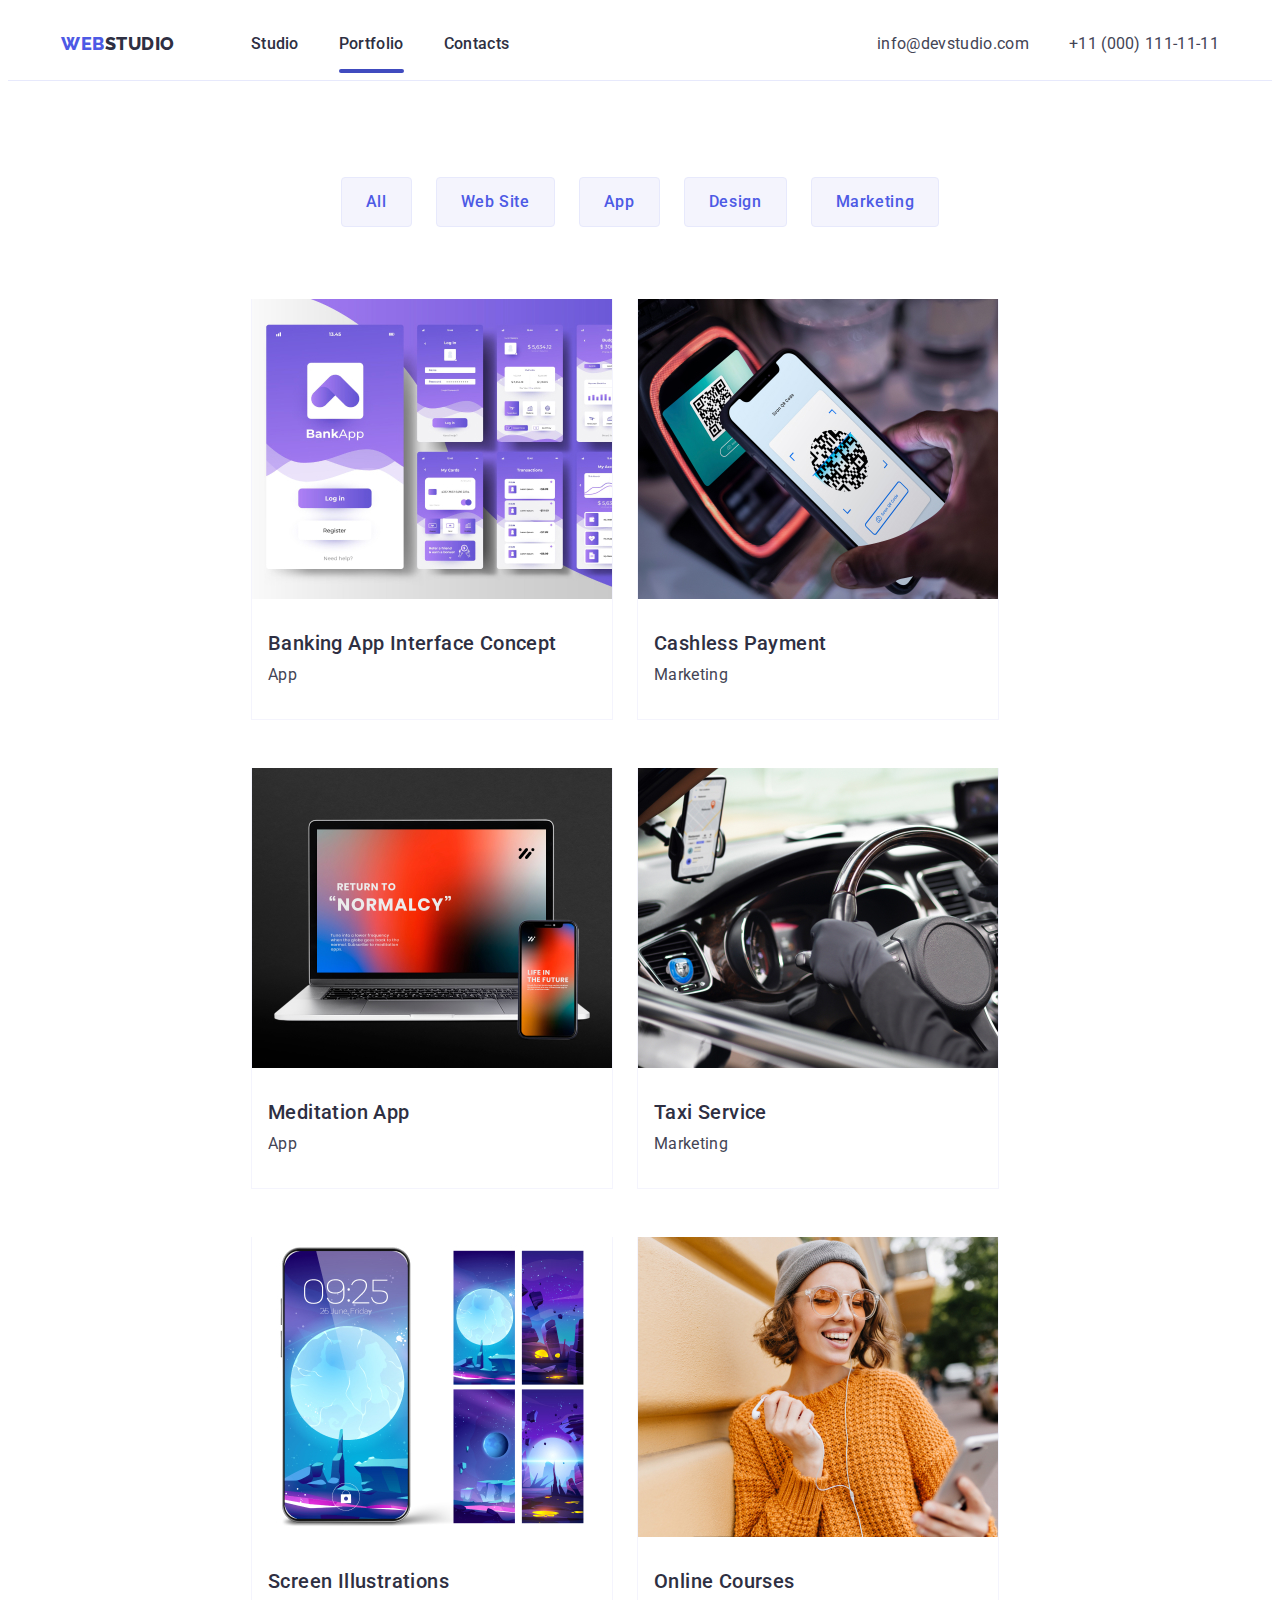
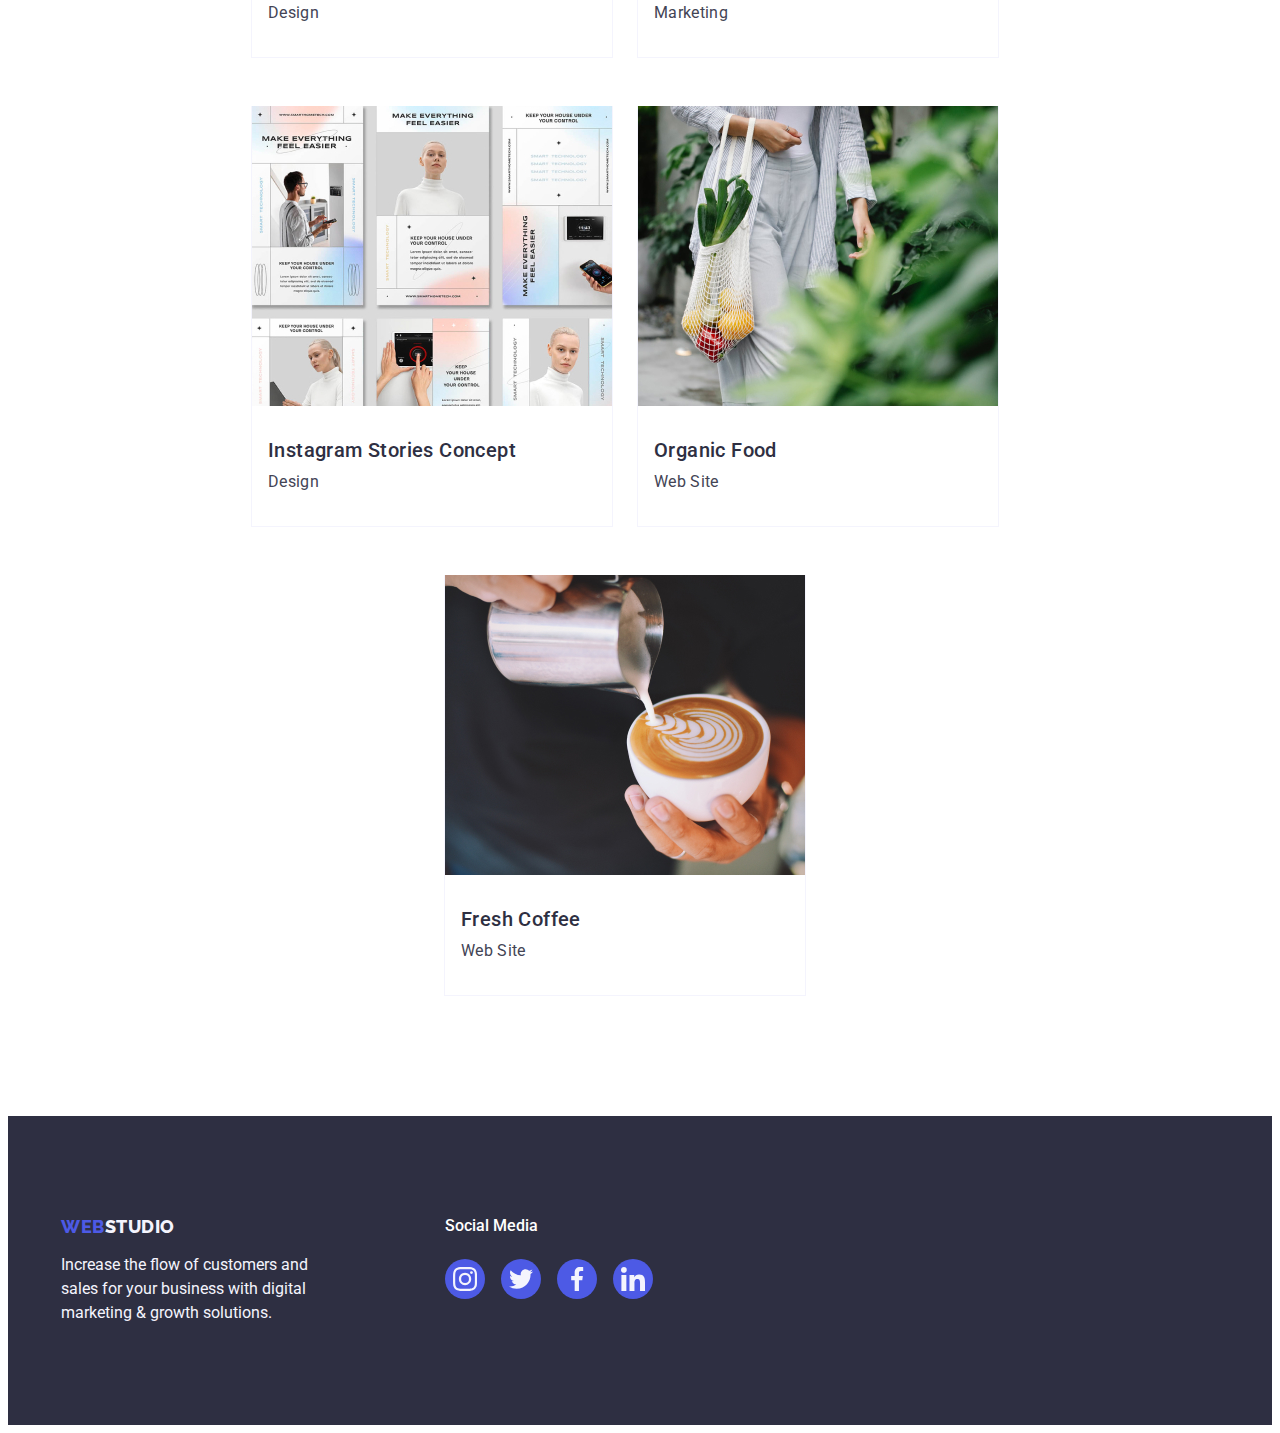
==== portfolio.html @ 5f97bb8f "Add files via upload" ====
<!DOCTYPE html>
<html lang="en">

<head>
    <meta charset="UTF-8">
    <meta http-equiv="X-UA-Compatible" content="IE=edge">
    <meta name="viewport" content="width=device-width, initial-scale=1.0">
    <link rel="preconnect" href="https://fonts.googleapis.com">
    <link rel="preconnect" href="https://fonts.gstatic.com" crossorigin>
    <link href="https://fonts.googleapis.com/css2?family=Raleway:wght@800&family=Roboto:wght@400;500;700&display=swap"
        rel="stylesheet">
    <link rel="stylesheet" href="https://cdnjs.cloudflare.com/ajax/libs/modern-normalize/1.1.0/modern-normalize.min.css"
        integrity="sha512-wpPYUAdjBVSE4KJnH1VR1HeZfpl1ub8YT/NKx4PuQ5NmX2tKuGu6U/JRp5y+Y8XG2tV+wKQpNHVUX03MfMFn9Q=="
        crossorigin="anonymous" referrerpolicy="no-referrer" />
    <link rel="stylesheet" href="./css/styles.css">

    <title>Studio</title>
    <link rel="stylesheet" href="https://cdnjs.cloudflare.com/ajax/libs/animate.css/4.1.1/animate.min.css" />
    <link href="https://unpkg.com/aos@2.3.1/dist/aos.css" rel="stylesheet">


</head>

<body>
    <header class="header portfolio-header">
        <div class="container header-container">
            <nav class="header-navigation">
                <a href="./index.html" class="logo link"> Web<span class="studio">Studio</span> </a>
                <ul class="list top-menu">
                    <li class=""> <a class="menu link studio-text" href="./index.html"> Studio </a> </li>
                    <li class=""> <a class="menu link portfolio-text active" href="./portfolio.html"> <span class=""> Portfolio
                            </span> </a>
                    </li>
                    <li class=""> <a class="menu link contacts-text" href=""> Contacts </a> </li>
                </ul>
            </nav>
            <address class="address">
                <ul class="list top-menu ">
                    <li class=""> <a class="adr link mail" href="mailto:info@devstudio.com">info@devstudio.com</a> </li>
                    <li class=""> <a class="adr link" href="tel:+110001111111">+11 (000) 111-11-11</a> </li>
                </ul>
                <!-- blue box -->
            </address>


        </div>
    </header>

    <main>

        <!-- div with buttons -->
        <section class="sec">
            <div class="container">
                <h1 hidden> asd </h1>
                <ul class="list container-portfolio btn-portfolio">
                    <li class=""> <button type="button" style="cursor: pointer;" class="all">All</button> </li>
                    <li class=""> <button type="button" style="cursor: pointer;" class="all">Web Site</button> </li>
                    <li class=""> <button type="button" style="cursor: pointer;" class="all">App</button> </li>
                    <li class=""> <button type="button" style="cursor: pointer;" class="all">Design</button> </li>
                    <li class=""> <button type="button" style="cursor: pointer;" class="all">Marketing</button> </li>
                </ul>
                <ul class="list portfolio-list">
                    <li class="li-port"> <a href="" class="link portfolio-link">
                            <div class="portfolio-cover-wrap">
                                <img src="./images/img-8.jpg" alt="no picture found" width="360">
                                <p class="portfolio-picture-text">Lorem ipsum dolor sit amet, consectetur adipisicing
                                    elit. At, nesciunt.</p>
                            </div>
                            <div class="portfolio-groups">
                                <h2 class="tip portfolio-pics-text">Banking App Interface Concept</h2>
                                <p class="para portfolio-pics-text-2">App</p>
                            </div>
                        </a>
                    </li>


                    <li class="li-port"> <a href="" class="link portfolio-link">
                            <div class="portfolio-cover-wrap">
                                <img src="./images/img-7.jpg" alt="no picture found" width="360">
                                <p class="portfolio-picture-text">Lorem ipsum dolor sit amet, consectetur adipisicing
                                    elit. At, nesciunt.</p>
                            </div>
                            <div class="portfolio-groups">
                                <h2 class="tip portfolio-pics-text">Cashless Payment</h2>
                                <p class="para portfolio-pics-text-2">Marketing</p>
                            </div>
                        </a>
                    </li>

                    <li class="li-port"> <a href="" class="link portfolio-link">
                            <div class="portfolio-cover-wrap">
                                <img src="./images/img-6.jpg" alt="no picture found" width="360">
                                <p class="portfolio-picture-text">Lorem ipsum dolor sit amet, consectetur adipisicing
                                    elit. At, nesciunt.</p>
                            </div>
                            <div class="portfolio-groups">
                                <h2 class="tip portfolio-pics-text ">Meditation App</h2>
                                <p class="para portfolio-pics-text-2">App</p>
                            </div>
                        </a>
                    </li>

                    <li class="li-port"> <a href="" class="link portfolio-link">
                            <div class="portfolio-cover-wrap">
                                <img src="./images/img-5.jpg" alt="no picture found" width="360">
                                <p class="portfolio-picture-text">Lorem ipsum dolor sit amet, consectetur adipisicing
                                    elit. At, nesciunt.</p>
                            </div>
                            <div class="portfolio-groups">
                                <h2 class="tip portfolio-pics-text">Taxi Service</h2>
                                <p class="para portfolio-pics-text-2">Marketing</p>
                            </div>
                        </a>
                    </li>

                    <li class="li-port"> <a href="" class="link portfolio-link">
                            <div class="portfolio-cover-wrap">
                                <img src="./images/img-14.jpg" alt="no picture found" width="360">
                                <p class="portfolio-picture-text">Lorem ipsum dolor sit amet, consectetur adipisicing
                                    elit. At, nesciunt.</p>
                            </div>
                            <div class="portfolio-groups">
                                <h2 class="tip portfolio-pics-text">Screen Illustrations</h2>
                                <p class="para portfolio-pics-text-2">Design</p>
                            </div>
                        </a>
                    </li>

                    <li class="li-port"> <a href="" class="link portfolio-link">
                            <div class="portfolio-cover-wrap">
                                <img src="./images/img-3.jpg" alt="no picture found" width="360">
                                <p class="portfolio-picture-text">Lorem ipsum dolor sit amet, consectetur adipisicing
                                    elit. At, nesciunt.</p>
                            </div>
                            <div class="portfolio-groups">
                                <h2 class="tip portfolio-pics-text">Online Courses</h2>
                                <p class="para portfolio-pics-text-2">Marketing</p>
                            </div>
                        </a>
                    </li>


                    <li class="li-port li-btm-space"> <a href="" class="link portfolio-link">
                            <div class="portfolio-cover-wrap">
                                <img src="./images/img-12.jpg" alt="no picture found" width="360">
                                <p class="portfolio-picture-text">Lorem ipsum dolor sit amet, consectetur adipisicing
                                    elit. At, nesciunt.</p>
                            </div>
                            <div class="portfolio-groups">
                                <h2 class="tip portfolio-pics-text">Instagram Stories Concept</h2>
                                <p class="para portfolio-pics-text-2">Design</p>
                            </div>
                        </a>
                    </li>

                    <li class="li-port li-btm-space"> <a href="" class="link portfolio-link">
                            <div class="portfolio-cover-wrap">
                                <img src="./images/img-11.jpg" alt="no picture found" width="360">
                                <p class="portfolio-picture-text">Lorem ipsum dolor sit amet, consectetur adipisicing
                                    elit. At, nesciunt.</p>
                            </div>
                            <div class="portfolio-groups">
                                <h2 class="tip portfolio-pics-text">Organic Food</h2>
                                <p class="para portfolio-pics-text-2">Web Site</p>
                            </div>
                        </a>
                    </li>

                    <li class="li-port li-btm-space"> <a href="" class="link portfolio-link">
                            <div class="portfolio-cover-wrap">
                                <img src="./images/img-9.jpg" alt="no picture found" width="360">
                                <p class="portfolio-picture-text">Lorem ipsum dolor sit amet, consectetur adipisicing
                                    elit. At, nesciunt.</p>
                            </div>
                            <div class="portfolio-groups">
                                <h2 class="tip portfolio-pics-text">Fresh Coffee</h2>
                                <p class="para portfolio-pics-text-2">Web Site</p>
                            </div>
                        </a>
                    </li>
                </ul>
            </div>
        </section>

    </main>

    <footer class="footer">
        <div class="container footer-container">
            <ul class="footer-text-display list">
                <li class="footer-text-display-inc"><a href="./index.html" class="logo link footer-logo"> Web<span
                            class="studio-two">Studio</span> </a>
                    <p class="footer-text"> Increase the flow of customers and sales for your business with digital
                        marketing &
                        growth solutions.
                    </p>
                </li>
                <li class="footer-text-display-inc">
                    <p class="socials-footer"> Social Media </p>
                    <ul class="team-soc-list-2 list footer-soc-list">
                        <li class="team-soc-item"><a href="" class="team-soc-link-footer link">
                                <svg class="team-soc-icon" width="24" height="24">
                                    <use href="./images/icons.svg#icon-instagram"></use>
                                </svg>
                            </a></li>
                        <li class="team-soc-item"><a href="" class="team-soc-link-footer link">
                                <svg class="team-soc-icon" width="24" height="24">
                                    <use href="./images/icons.svg#icon-twitter"></use>
                                </svg>
                            </a></li>
                        <li class="team-soc-item"><a href="" class="team-soc-link-footer link">
                                <svg class="team-soc-icon" width="24" height="24">
                                    <use href="./images/icons.svg#icon-facebook"></use>
                                </svg>
                            </a></li>
                        <li class="team-soc-item"><a href="" class="team-soc-link-footer link">
                                <svg class="team-soc-icon" width="24" height="24">
                                    <use href="./images/icons.svg#icon-linkedin"></use>
                                </svg>
                            </a></li>
                    </ul>
                </li>
            </ul>
        </div>
    </footer>
    <script src="https://unpkg.com/aos@2.3.1/dist/aos.js"></script>
    <script>
        AOS.init();
    </script>
</body>

</html>
---- css/styles.css ----
:root {
    --main-title-color: #2E2F42;
    --main-transition: 250ms, cubic-bezier(0.4, 0, 0.2, 1);


}

p,
h1,
h2,
h3,
h4,
h5,
h6 {
    margin: 0;
}


button {
    cursor: pointer;
}

address {
    font-style: normal;
}

body {
    color: #434455;
    font-family: "Roboto", sans-serif;


}

img {
    display: block;
}


.header {
    display: flex;
    align-items: center;

}

.container {
    width: 1158px;
    padding-left: 15px;
    padding-right: 15px;
    margin: 0 auto;



}

.logo {
    font-family: "Raleway", sans-serif;
    font-weight: 800;
    font-size: 18px;
    line-height: 1.17;
    letter-spacing: 0.03em;
    text-transform: uppercase;
    color: #4d5ae5;
    margin-right: 76px;

}

.header-navigation {
    display: flex;
    align-items: center;
    margin-right: auto;
}

.header-container {
    display: flex;


}

.link {
    text-decoration: none;
}

.studio {
    color: var(--main-title-color);
}

.list {
    list-style: none;
    padding: 0;
    margin: 0;
}

.menu {
    font-weight: 500;
    font-size: 16px;
    line-height: 1.5;
    letter-spacing: 0.02em;
    color: var(--main-title-color);
    font-style: normal;
    transition: color 250ms cubic-bezier(0.4, 0, 0.2, 1);
}

.menu:hover {
    color: #404bbf;
}

.menu:focus {
    color: #404bbf;
}

.address {
    font-style: normal;
}

.adr {
    font-size: 16px;
    line-height: 1.5;
    letter-spacing: 0.02em;
    color: #434455;
    transition: color 250ms cubic-bezier(0.4, 0, 0.2, 1);
}

.adr:focus {
    color: #404bbf;
}

.adr:hover {
    color: #404bbf;
}

.section {
    background-color: var(--main-title-color);
    padding-top: 190px;
    padding-bottom: 190px;
    display: flex;
    align-items: center;
    flex-direction: column;
    background-image: linear-gradient(rgba(46, 47, 66, 0.7), rgba(46, 47, 66, 0.7)), url(../images/people-office-1.jpg);
    background-repeat: no-repeat;
    background-position: center;
    background-size: cover;
}

.caption {
    width: 500px;
    height: 140px;
    font-size: 56px;
    line-height: 1.07;
    letter-spacing: 0.02em;
    color: #ffffff;
    margin-bottom: 48px;
    text-align: center;

}

.btm {
    width: 169px;
    height: 56px;
    font-family: "Roboto", sans-serif;
    background-color: #4D5AE5;
    font-weight: 500;
    font-size: 16px;
    line-height: 1.5;
    letter-spacing: 0.04em;
    color: #ffffff;
    cursor: pointer;
    display: block;
    border-radius: 4px;
    border: 1px solid #4D5AE5;
    transition: background-color 250ms cubic-bezier(0.4, 0, 0.2, 1);


}

.btm:hover {
    color: white;
    background-color: #404BBF;
}

.btm:focus {
    color: #ffffff;
    background-color: #404BBF;
}

.tip {
    font-weight: 500;
    font-size: 20px;
    line-height: 1.2;
    letter-spacing: 0.02em;
    color: var(--main-title-color);
    margin-bottom: 8px;
}

.para {
    font-size: 16px;
    line-height: 1.5;
    letter-spacing: 0.02em;
    color: #434455;

}

.tip-two {
    font-size: 36px;
    line-height: 1.11;
    text-align: center;
    letter-spacing: 0.02em;
    text-transform: capitalize;
    color: var(--main-title-color);
    margin-bottom: 50px;
}

.section-four {
    background-color: #F4F4FD;
    padding-top: 120px;
    padding-bottom: 120px;
}

.punkt {
    background-color: #FFFFFF;
    display: flex;
    flex-direction: column;
    align-items: center;

}

.footer {
    background-color: var(--main-title-color);
    padding-top: 100px;
    padding-bottom: 100px;
}

.studio-two {
    color: #f4f4fd;
}

.all {
    height: 50px;
    font-family: "Roboto", sans-serif;
    font-weight: 500;
    font-size: 16px;
    line-height: 1.5;
    letter-spacing: 0.04em;
    color: #4d5ae5;
    background-color: #F4F4FD;
    border: 1px solid #E7E9FC;
    border-radius: 4px;
    padding-top: 12px;
    padding-bottom: 12px;
    padding-right: 24px;
    padding-left: 24px;
    transition: background-color 250ms cubic-bezier(0.4, 0, 0.2, 1), color 250ms cubic-bezier(0.4, 0, 0.2, 1), box-shadow 250ms cubic-bezier(0.4, 0, 0.2, 1);
}

.all:hover {
    color: #FFFFFF;
    background-color: #404BBF;
    box-shadow: 0px 3px 1px rgba(0, 0, 0, 0.1), 0px 2px 1px rgba(0, 0, 0, 0.08), 0px 2px 2px rgba(0, 0, 0, 0.12);
}

.all:focus {
    color: #FFFFFF;
    background-color: #404BBF;
    box-shadow: 0px 3px 1px rgba(0, 0, 0, 0.1), 0px 2px 1px rgba(0, 0, 0, 0.08), 0px 2px 2px rgba(0, 0, 0, 0.12);
}

.top-menu {
    display: flex;
    gap: 40px;
    margin: 0;
    padding-bottom: 24px;
    padding-top: 24px;
}

.section-lists {
    margin: 0;
    padding-left: 0;
    display: flex;
    gap: 24px;
}

.portfolio-list {
    margin: 0;
    padding-left: 0;
    display: flex;
    flex-wrap: wrap;
    justify-content: center;
    gap: 48px 24px;
    width: 1128px;

}

.footer-text {
    color: #F4F4FD;
    width: 264px;
    line-height: 24px;
    margin-top: 16px;

}

.footer-container {
    display: flex;
    flex-wrap: wrap;
    flex-direction: column;
}

.footer-logo {}

.portfolio-header {
    border-bottom: 1px solid #E7E9FC;
}

.container-portfolio {
    display: flex;
    justify-content: center;
    align-items: center;
    gap: 24px;
}

.btn-portfolio {
    margin-bottom: 72px;
    margin-top: 96px;
    padding: 0;
}

.li-port {
    border-bottom: 1px solid #F4F4FD;
    border-left: 1px solid #F4F4FD;
    border-right: 1px solid #F4F4FD;
    width: 360px;
    transition: box-shadow 250ms cubic-bezier(0.4, 0, 0.2, 1);
}

.li-port:hover {
    box-shadow: 0px 1px 6px rgba(46, 47, 66, 0.08), 0px 1px 1px rgba(46, 47, 66, 0.16), 0px 2px 1px rgba(46, 47, 66, 0.08);
}

.li-port:focus {
    box-shadow: 0px 1px 6px rgba(46, 47, 66, 0.08), 0px 1px 1px rgba(46, 47, 66, 0.16), 0px 2px 1px rgba(46, 47, 66, 0.08);
}

.portfolio-pics-text {}

.li-btm-space {}

.section-three {
    padding-bottom: 120px;
    padding-top: 120px;
}

.section-two {
    padding-top: 120px;
}

.text-photos {
    padding-bottom: 32px;
    padding-top: 32px;
    display: flex;
    flex-direction: column;
    align-items: center;
    box-shadow: 0px 1px 6px rgba(46, 47, 66, 0.08), 0px 1px 1px rgba(46, 47, 66, 0.16), 0px 2px 1px rgba(46, 47, 66, 0.08);
    border-radius: 0px 0px 4px 4px;
    background-color: #FFFFFF;

}

.li-sec-two {
    width: 264px;
}

.sec {
    padding-bottom: 120px;
}

.portfolio-groups {
    padding-top: 32px;
    padding-bottom: 32px;
    padding-left: 16px;
    padding-right: 16px;
}

.portfolio-pics-text-2 {}

.portfolio-pics-text {}

.text-photos {
    padding-bottom: 32px;
    padding-top: 32px;
    display: flex;
    flex-direction: column;
    align-items: center;

}

.team-soc-list {
    display: flex;
    justify-content: center;
    gap: 24px;
    padding-right: 16px;
    padding-left: 16px;
    margin-top: 8px;
}

.team-soc-item {
    width: 40px;
    height: 40px;
}

.team-soc-link {
    width: 100%;
    height: 100%;
    border-radius: 50%;
    background-color: #4D5AE5;
    display: flex;
    align-items: center;
    justify-content: center;
    transition: background-color 250ms cubic-bezier(0.4, 0, 0.2, 1);
}

.team-soc-icon {
    fill: #F4F4FD;
}

.team-soc-link:hover {
    background-color: #404BBF;
}

.team-soc-link:focus {
    background-color: #404BBF;
}

.footer-text-display {
    display: flex;
}

.socials-footer {
    color: white;
    font-weight: 500;
    padding-left: 120px;
    padding-bottom: 16px;
}

.footer-soc-list {
    padding-left: 120px;
}

.section-two-icons {
    display: flex;
    align-items: center;
    justify-content: center;
    gap: 24px;
    padding-left: 0;
}

.section-two-item {
    width: 264px;
    height: 112px;
    background-color: #F4F4FD;
    display: block;
    border-radius: 4px;
    display: flex;
    align-items: center;
    justify-content: center;

}

/* .section-two-link {
    width: 100%;
    height: 100%;
    background-color: #F4F4FD;
    display: block;
    border-radius: 4px;
} */

.company-info-text {
    padding-top: 8px;
}

.section-five {
    padding-top: 120px;
    padding-bottom: 120px;
}

.customers-list {
    display: flex;
    justify-content: center;
    gap: 24px;
}

.customers-item {
    width: 168px;
    height: 88px;

}

.customers-link {
    width: 100%;
    height: 100%;
    display: flex;
    align-items: center;
    justify-content: center;
    border-radius: 4px;
    border: 1px solid #8E8F99;
    fill: #8E8F99;
    background-color: #FFFFFF;
    transition: fill 250ms cubic-bezier(0.4, 0, 0.2, 1);
}

/* .customers-icon {
    fill: currentColor;
} */

.customers-link:hover {
    border-color: #404BBF;
    fill: #404BBF;
}

.customers-link:focus {
    border-color: #404BBF;
    fill: #404BBF;
}

.team-soc-link-footer {
    width: 100%;
    height: 100%;
    border-radius: 50%;
    background-color: #4D5AE5;
    display: flex;
    align-items: center;
    justify-content: center;
    transition: background-color 250ms cubic-bezier(0.4, 0, 0.2, 1);
}

.team-soc-link-footer:hover {
    background-color: #31D0AA;
}

.team-soc-link-footer:focus {
    background-color: #31D0AA;
}

.team-soc-list-2 {
    display: flex;
    justify-content: center;
    align-items: center;
    gap: 16px;
    padding-right: 16px;
    margin-top: 8px;
}

.portfolio-picture-text {
    position: absolute;
    top: 0;
    font-family: 'Roboto';
    font-style: normal;
    font-weight: 400;
    font-size: 16px;
    color: #F4F4FD;
    background-color: #4D5AE5;
    padding: 40px;
    height: 100%;
    transform: translateY(100%);
    transition: transform 250ms cubic-bezier(0.4, 0, 0.2, 1);
}

.portfolio-cover-wrap {
    position: relative;
    overflow: hidden;
}

.portfolio-link {
    display: block;
}

.portfolio-link:hover .portfolio-picture-text {
    transform: translateY(0%);
}

.portfolio-link:focus .portfolio-picture-text {
    transform: translateY(0%);
}

.backdrop {
    position: fixed;
    top: 0;
    width: 100%;
    height: 100%;
    background-color: rgba(46, 47, 66, 0.4);
    transition: opacity 250ms cubic-bezier(0.4, 0, 0.2, 1), visibility 250ms cubic-bezier(0.4, 0, 0.2, 1);
}

.modal {
    width: 408px;
    min-height: 584px;
    background-color: #FCFCFC;
    position: absolute;
    border-radius: 4px;
    top: 50%;
    left: 50%;
    transform: translate(-50%, -50%);
    transition: 250ms cubic-bezier(0.4, 0, 0.2, 1);
}

.backdrop.is-hidden .modal {
    transform: translate(-50%, -1000px);
}

.modal-x-btn {
    width: 24px;
    height: 24px;
    display: flex;
    justify-content: center;
    align-items: center;
    position: absolute;
    top: 24px;
    right: 24px;
    border: 1px solid rgba(0, 0, 0, 0.1);;
    border-radius: 50%;
    background-color: #E7E9FC;
    transition: 250ms cubic-bezier(0.4, 0, 0.2, 1);

}

.modal-x-btn:hover {
    border-color: #404BBF;
    background-color: #404BBF ;
    fill: white;
}

.modal-x-btn:focus {
    border-color: #404BBF;
    background-color: #404BBF;
    fill:white;
}

.is-hidden {
    opacity: 0;
    visibility: hidden;
    pointer-events: none;
}

.active {
    position: relative;
}

.active::after {
    content: '';
    position: absolute;
    left: 0;
    bottom: -20px;
    width: 100%;
    height: 4px;
    border-radius: 2px;
    background-color: #404BBF;
}

.modal-title {
    text-align: center;
    font-weight: 500;
    font-size: 16px;
    color: #2E2F42;
    margin-top: 72px;
    margin-bottom: 16px;
}

.modal-form {
    padding-left: 24px;
}

.modal-input {
    width: 360px;
    height: 40px;
    border: 1px solid rgba(46, 47, 66, 0.4);
    border-radius: 4px;
    padding-left: 38px;
    outline: transparent;
    font-size: 14px;

}

.modal-input:focus {
    border-color: #4D5AE5;
}

.modal-input:focus+.modal-icon {
    fill: #4D5AE5;
}

.modal-label {
    font-size: 12px;
    font-weight: 400;
}

/* .modal-label-span {
    display: block;
    margin-bottom: 4px;
    padding: 0;
} */

.input-wrap {
    position: relative;
}

.modal-icon {
    position: absolute;
    left: 16px;
    transform: translateY(-50%);
    top: 50%;
    color: currentColor;
}

.input-text {
    display: block;
    font-size: 12px;
    margin-bottom: 4px;
    color: #8E8F99;
}

.modal-field {
    margin-bottom: 8px;
}

.modal-text-area {
    width: 360px;
    height: 120px;
    border: 1px solid rgba(46, 47, 66, 0.4);
    border-radius: 4px;
    padding-left: 16px;
    padding-top: 8px;
    padding-right: 16px;
    outline: transparent;
    font-size: 14px;
    resize: none;
    margin-top: 4px;

}

.agree-box {
    margin-bottom: 24px;
    display: flex;
    ;
    align-items: center;

}

.agree-text {
    font-style: normal;
    font-weight: 400;
    font-size: 12px;
    color: #8E8F99;
    letter-spacing: 0.04em;
    display: flex;
}

.agree-text::before {
    width: 16px;
    height: 16px;
    border: 1px solid rgba(46, 47, 66, 0.4);
    border-radius: 2px;
}

.modal-field-2 {
    margin-bottom: 16px;
}

/* .agree-btn {
    width: 16px;
    height: 16px;
    margin-right: 8px;
    border: 1px solid rgba(46, 47, 66, 0.4);
    border-radius: 2px;
    box-sizing: border-box;

} */

.agree-link {
    color: #4D5AE5;
    margin-left: 4px;
}

.modal-send {
    width: 169px;
    height: 56px;
    margin-left: 95px;
    background: #4D5AE5;
    border: 1px solid #4d5ae5;
    box-shadow: 0px 4px 4px rgba(0, 0, 0, 0.15);
    border-radius: 4px;
    color: #FFFFFF;
    transition: background-color 250ms cubic-bezier(0.4, 0, 0.2, 1);
}

.modal-send:hover {
    background-color: #404BBF;
    color: white;
}


.modal-send:focus {
    background-color: #404BBF;
    color: white;
}

.submit-btn-con {}

.check-text {
    font-style: normal;
    font-weight: 400;
    font-size: 12px;
    color: #8E8F99;
    letter-spacing: 0.04em;
    display: flex;
    /* justify-content: center; */
    align-items: center;

}

.check-text::before {
    content: '';
    width: 16px;
    height: 16px;
    border: 1px solid rgba(46, 47, 66, 0.4);
    border-radius: 2px;
    margin-right: 8px;
}

.input-check {
    position: absolute;
    width: 1px;
    height: 1px;
    margin: -1px;
    bottom: 0;
    padding: 0;
    white-space: nowrap;
    clip-path: inset(100%);
    clip: rect(0 0 0 0);
    overflow: hidden;
}

.input-check:checked+.check-text::before {
    color: white;
    background-color: #404BBF;
    border: 1px solid #404BBF;
    border-radius: 2px;
    background-image: url(../images/Vector.svg);
    background-position: center;
    background-repeat: no-repeat;
}

.sub-list {
    margin-left: 80px;
}

.sub-btn {
    display: flex;
    justify-content: center;
    align-items: center;
    width: 165px;
    height: 40px;
    margin-left: 24px;
    background-color: #4D5AE5;
    color: white;
    border: 1px solid #4d5ae5;
    border-radius: 4px;
    transition: 250ms cubic-bezier(0.4, 0, 0.2, 1);
}

.sub-btn:hover {
    background-color: #404BBF;
    color: white;
}

.sub-btn:focus {
    background-color: #404BBF;
    color: white;
}

.sub-div {
    display: flex;
    flex-wrap: nowrap;
    justify-content: center;
    align-items: center;
    justify-content: center;
    align-items: center;
    margin-top: 8px;
}

.person-email {
    width: 264px;
    height: 40px;
    border: 1px solid #FFFFFF;
    filter: drop-shadow(0px 4px 4px rgba(0, 0, 0, 0.15));
    border-radius: 4px;
    background-color: transparent;
    display: flex;
    align-items: center;
    padding-left: 16px;
}

.person-email::placeholder {
    position: absolute;
    color: white;
    font-style: normal;
    font-weight: 400;
    font-size: 12px;
    transform: translateY(-50%);
    top: 50%;
    
}

.sub-div input {
    color: #FFFFFF;
    font-style: normal;
    font-weight: 400;
    font-size: 12px;
    /* padding-left: 16px; */
}

.footer-label {
    font-weight: 500;
    font-size: 16px;
    color: #FFFFFF;
    height: 24px;
}

.socials-footer-2 {
    color: white;
    font-weight: 500;
    padding-bottom: 16px;
}

.tele-icon {
    margin-left: 16px;
    fill: white;
}

/* .submit-btn-con {
width: 100%;
} */

/* .input-text-2{
    display: block;
    font-size: 12px;
} */

/* .input-comment-word{
    margin-bottom: 4px;
    margin-top: 8px;
} */

/* 
.input-text {
    font-size: 12px;
    font-weight: 400;
}

.input-text span {
    display: block;
    margin-bottom: 4px; } */
/* .modal-input:invalid {
    background-color: rgba(64, 75, 191, 0.4);
}

.modal-input:placeholder-shown {
    height: 79px;
} */
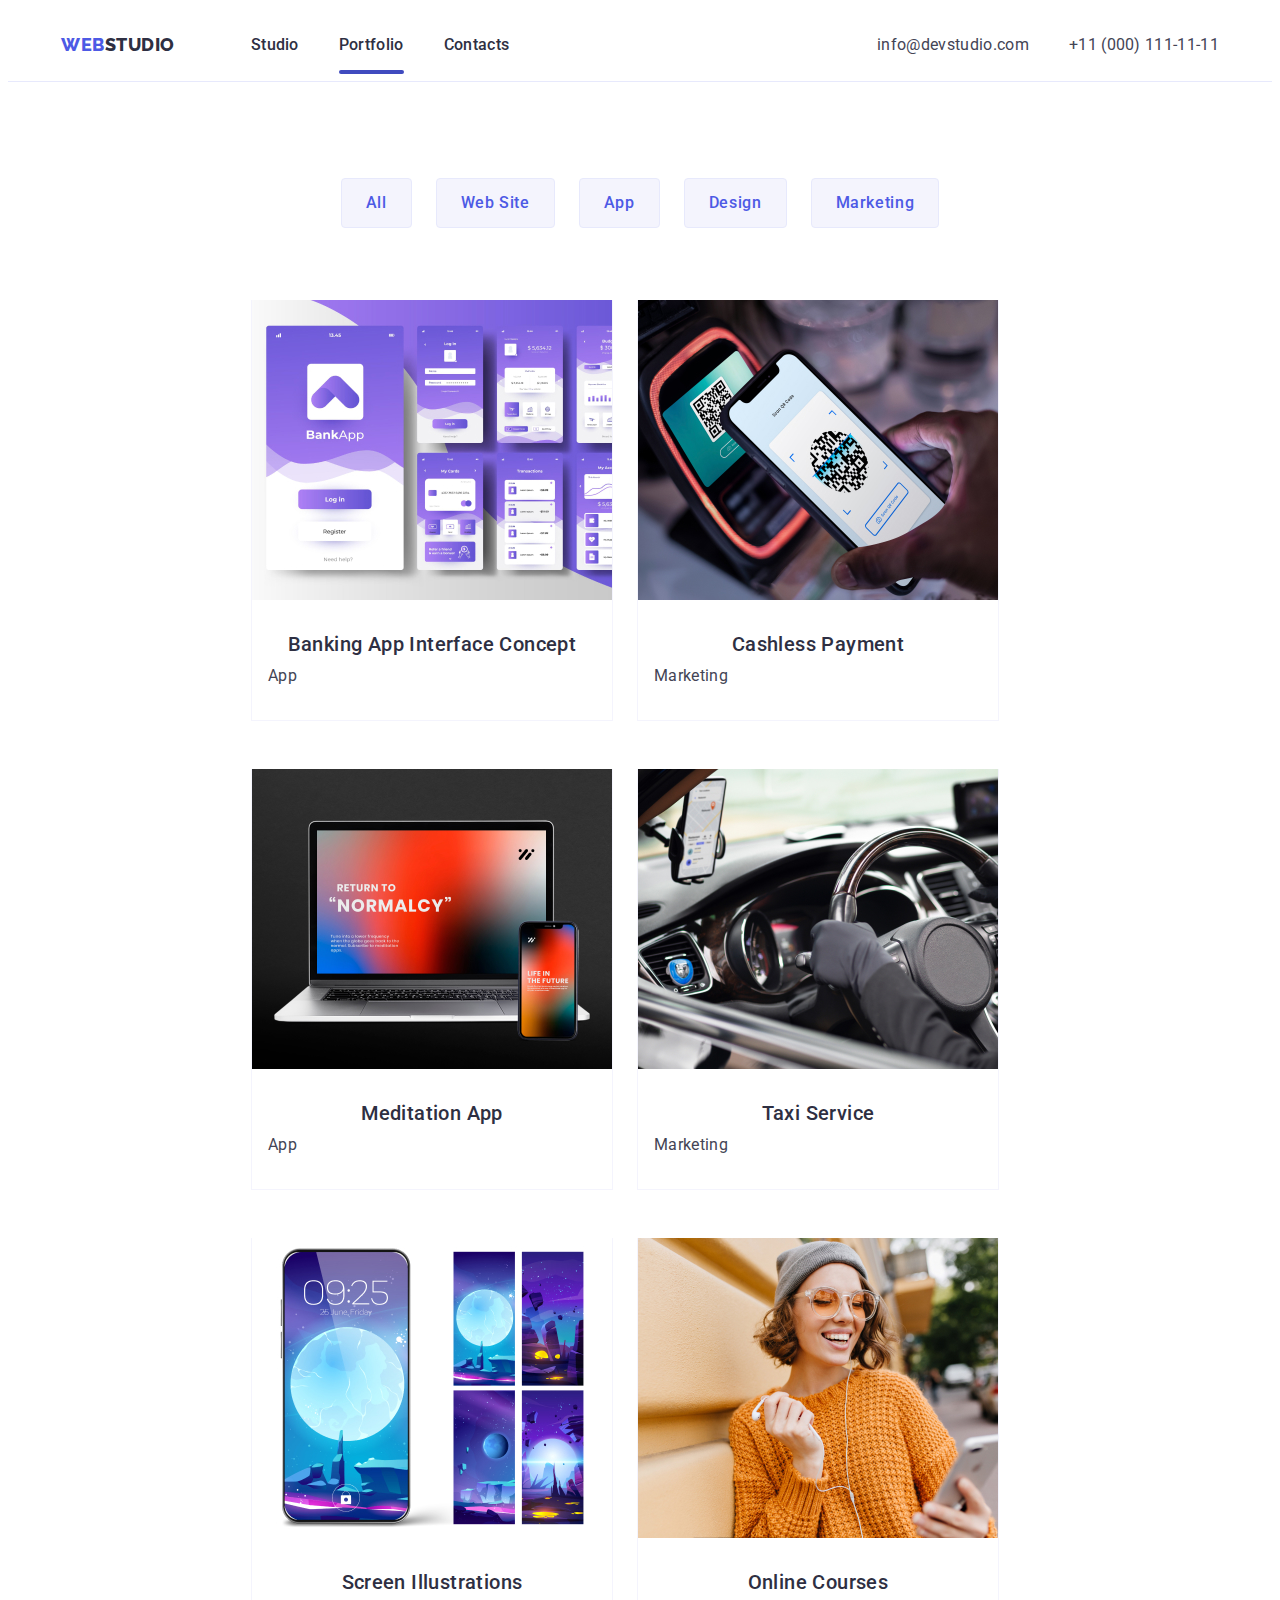
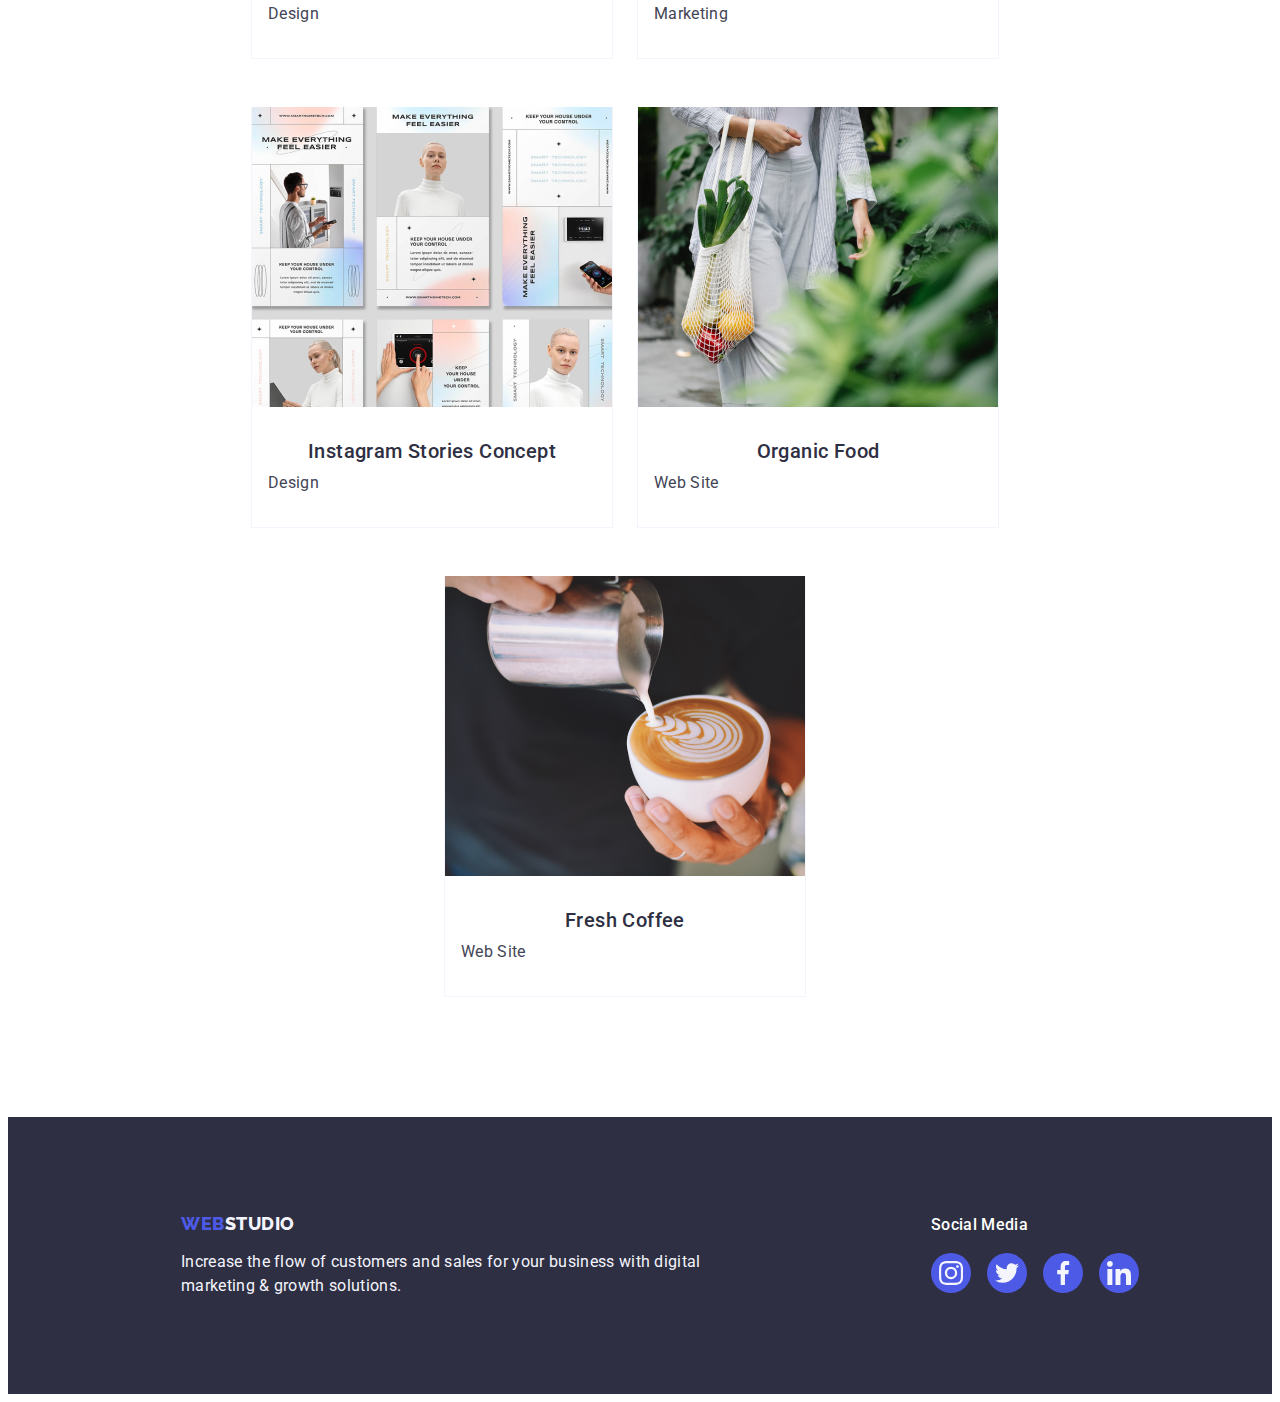
==== commit ad7228a2: "h" ====
--- a/portfolio.html
+++ b/portfolio.html
@@ -12,7 +12,10 @@
     <link rel="stylesheet" href="https://cdnjs.cloudflare.com/ajax/libs/modern-normalize/1.1.0/modern-normalize.min.css"
         integrity="sha512-wpPYUAdjBVSE4KJnH1VR1HeZfpl1ub8YT/NKx4PuQ5NmX2tKuGu6U/JRp5y+Y8XG2tV+wKQpNHVUX03MfMFn9Q=="
         crossorigin="anonymous" referrerpolicy="no-referrer" />
-    <link rel="stylesheet" href="./css/styles.css">
+        <link rel="stylesheet" href="./css/main.css" />
+        <link rel="stylesheet" href="./css/mobile.css" />
+        <link rel="stylesheet" href="./css/tablet.css" />
+        <link rel="stylesheet" href="./css/desktop.css" />
 
     <title>Studio</title>
     <link rel="stylesheet" href="https://cdnjs.cloudflare.com/ajax/libs/animate.css/4.1.1/animate.min.css" />
--- a/css/main.css
+++ b/css/main.css
@@ -0,0 +1,1262 @@
+:root {
+    --main-title-color: #2E2F42;
+    --main-transition: 250ms, cubic-bezier(0.4, 0, 0.2, 1);
+
+
+}
+
+p,
+h1,
+h2,
+h3,
+h4,
+h5,
+h6 {
+    margin: 0;
+}
+
+ul {
+    padding-left: 0;
+    margin: 0;
+}
+
+button {
+    cursor: pointer;
+}
+
+address {
+    font-style: normal;
+
+}
+
+body {
+    color: #434455;
+    font-family: "Roboto", sans-serif;
+
+
+}
+
+img {
+    display: block;
+    max-width: 100%;
+    height: auto;
+}
+
+
+.header {
+    display: flex;
+    align-items: center;
+
+}
+
+.container {
+    width: 100%;
+    padding-left: 15px;
+    padding-right: 15px;
+    margin: 0 auto;
+}
+
+.logo {
+    font-family: 'Raleway', sans-serif;
+    font-style: normal;
+    font-weight: 800;
+    font-size: 18px;
+    line-height: 1.17;
+    letter-spacing: 0.03em;
+    text-transform: uppercase;
+    color: #4d5ae5;
+    padding: 26px 0;
+
+}
+
+.header-navigation {
+    display: none;
+}
+
+.header-container {
+    display: flex;
+
+
+}
+
+.link {
+    text-decoration: none;
+}
+
+.studio {
+    color: var(--main-title-color);
+}
+
+.list {
+    list-style: none;
+    padding: 0;
+    margin: 0;
+}
+
+.menu {
+    font-weight: 500;
+    font-size: 16px;
+    line-height: 1.5;
+    letter-spacing: 0.02em;
+    color: var(--main-title-color);
+    font-style: normal;
+    transition: color 250ms cubic-bezier(0.4, 0, 0.2, 1);
+}
+
+.menu:hover {
+    color: #404bbf;
+}
+
+.menu:focus {
+    color: #404bbf;
+}
+
+.address {
+    font-style: normal;
+    display: none;
+}
+
+.adr {
+    font-size: 16px;
+    line-height: 1.5;
+    letter-spacing: 0.02em;
+    color: #434455;
+    transition: color 250ms cubic-bezier(0.4, 0, 0.2, 1);
+}
+
+.adr:focus {
+    color: #404bbf;
+}
+
+.adr:hover {
+    color: #404bbf;
+}
+
+.section {
+    background-color: var(--main-title-color);
+    padding-top: 190px;
+    padding-bottom: 190px;
+    display: flex;
+    align-items: center;
+    flex-direction: column;
+    background-image: linear-gradient(rgba(46, 47, 66, 0.7), rgba(46, 47, 66, 0.7)), url(../images/people-office-1.jpg);
+    background-size: cover;
+    text-align: center;
+    background-repeat: no-repeat;
+    background-position: center;
+    margin-left: auto;
+    margin-right: auto;
+    padding-top: 112px;
+    padding-bottom: 112px;
+}
+
+.caption {
+    font-weight: 700;
+    font-size: 36px;
+    line-height: 1.07;
+    letter-spacing: 0.02em;
+    color: #ffffff;
+    width: 100%;
+    max-width: 320px;
+    margin-left: auto;
+    margin-right: auto;
+    margin-bottom: 48px;
+
+}
+
+.btm {
+    font-family: 'Roboto', sans-serif;
+    font-weight: 500;
+    font-size: 16px;
+    display: inline-block;
+    border-radius: 4px;
+    padding: 16px 32px;
+    background-color: #4D5AE5;
+    box-shadow: 0px 4px 4px rgba(0, 0, 0, 0.15);
+    line-height: 1.5;
+    letter-spacing: 0.04em;
+    cursor: pointer;
+    color: #ffffff;
+
+    margin-left: auto;
+    margin-right: auto;
+    border: none;
+    transition: background-color 250ms cubic-bezier(0.4, 0, 0.2, 1),
+        color 250ms cubic-bezier(0.4, 0, 0.2, 1);
+}
+
+.btm:hover {
+    color: white;
+    background-color: #404BBF;
+}
+
+.btm:focus {
+    color: #ffffff;
+    background-color: #404BBF;
+}
+
+.tip {
+    font-weight: 700;
+    font-size: 36px;
+    line-height: 40px;
+    letter-spacing: 0.02em;
+    color: var(--main-title-color);
+    margin-bottom: 8px;
+    text-align: center;
+}
+
+.para {
+    font-size: 16px;
+    line-height: 1.5;
+    letter-spacing: 0.02em;
+    color: #434455;
+
+}
+
+.tip-two {
+    margin-bottom: 72px;
+    font-size: 36px;
+    line-height: 1.11;
+    text-align: center;
+    letter-spacing: 0.02em;
+    text-transform: capitalize;
+    color: var(--main-title-color);
+}
+
+.section-four {
+    width: 100%;
+    background-color: #F4F4FD;
+    padding-top: 120px;
+    padding-bottom: 120px;
+    display: none;
+}
+
+.punkt {
+    /* background-color: #FFFFFF; */
+    display: flex;
+    flex-direction: column;
+    align-items: center;
+    flex-basis: 100%;
+    margin-top: 72px;
+
+}
+
+.footer {
+
+    background-color: var(--main-title-color);
+    padding-top: 98px;
+    padding-bottom: 96px;
+}
+
+.studio-two {
+    color: #f4f4fd;
+}
+
+.all {
+    height: 50px;
+    font-family: "Roboto", sans-serif;
+    font-weight: 500;
+    font-size: 16px;
+    line-height: 1.5;
+    letter-spacing: 0.04em;
+    color: #4d5ae5;
+    background-color: #F4F4FD;
+    border: 1px solid #E7E9FC;
+    border-radius: 4px;
+    padding-top: 12px;
+    padding-bottom: 12px;
+    padding-right: 24px;
+    padding-left: 24px;
+    transition: background-color 250ms cubic-bezier(0.4, 0, 0.2, 1), color 250ms cubic-bezier(0.4, 0, 0.2, 1), box-shadow 250ms cubic-bezier(0.4, 0, 0.2, 1);
+}
+
+.all:hover {
+    color: #FFFFFF;
+    background-color: #404BBF;
+    box-shadow: 0px 3px 1px rgba(0, 0, 0, 0.1), 0px 2px 1px rgba(0, 0, 0, 0.08), 0px 2px 2px rgba(0, 0, 0, 0.12);
+}
+
+.all:focus {
+    color: #FFFFFF;
+    background-color: #404BBF;
+    box-shadow: 0px 3px 1px rgba(0, 0, 0, 0.1), 0px 2px 1px rgba(0, 0, 0, 0.08), 0px 2px 2px rgba(0, 0, 0, 0.12);
+}
+
+.top-menu {
+    /* display: flex;
+    gap: 40px;
+    margin: 0;
+    padding-bottom: 24px;
+    padding-top: 24px; */
+    display: none;
+}
+
+.section-lists {
+    margin: 0;
+    padding-left: 0;
+    display: flex;
+    flex-wrap: wrap;
+    gap: 72px;
+}
+
+.section-lists-2 {
+    margin: 0;
+    padding-left: 0;
+    display: flex;
+    flex-wrap: wrap;
+    gap: 72px;}
+
+.portfolio-list {
+    margin: 0;
+    padding-left: 0;
+    display: flex;
+    flex-wrap: wrap;
+    justify-content: center;
+    gap: 48px 24px;
+    width: 1128px;
+
+}
+
+.footer-text {
+    color: #F4F4FD;
+    font-weight: 400;
+    font-size: 16px;
+    line-height: 1.5;
+    letter-spacing: 0.02em;
+    margin-top: 16px;
+    margin-bottom: 72px;
+    margin-right: auto;
+    margin-left: auto;
+    text-align: left;
+
+}
+
+.footer-container {
+    display: flex;
+    flex-wrap: wrap;
+    flex-direction: column;
+    align-items: center;
+}
+
+.footer-logo {
+    font-size: 18px;
+    line-height: 21px;
+    margin-left: 75px;
+}
+
+.portfolio-header {
+    border-bottom: 1px solid #E7E9FC;
+}
+
+.container-portfolio {
+    display: flex;
+    justify-content: center;
+    align-items: center;
+    gap: 24px;
+}
+
+.btn-portfolio {
+    margin-bottom: 72px;
+    margin-top: 96px;
+    padding: 0;
+}
+
+.li-port {
+    border-bottom: 1px solid #F4F4FD;
+    border-left: 1px solid #F4F4FD;
+    border-right: 1px solid #F4F4FD;
+    width: 360px;
+    transition: box-shadow 250ms cubic-bezier(0.4, 0, 0.2, 1);
+}
+
+.li-port:hover {
+    box-shadow: 0px 1px 6px rgba(46, 47, 66, 0.08), 0px 1px 1px rgba(46, 47, 66, 0.16), 0px 2px 1px rgba(46, 47, 66, 0.08);
+}
+
+.li-port:focus {
+    box-shadow: 0px 1px 6px rgba(46, 47, 66, 0.08), 0px 1px 1px rgba(46, 47, 66, 0.16), 0px 2px 1px rgba(46, 47, 66, 0.08);
+}
+
+.portfolio-pics-text {}
+
+.li-btm-space {}
+
+.section-three {
+    padding-bottom: 120px;
+    padding-top: 120px;
+    display: none;
+}
+
+.section-two {
+    margin-top: 96px;
+    margin-bottom: 96px;
+
+}
+
+.text-photos {
+    padding-bottom: 32px;
+    padding-top: 32px;
+    display: flex;
+    flex-direction: column;
+    align-items: center;
+    box-shadow: 0px 1px 6px rgba(46, 47, 66, 0.08), 0px 1px 1px rgba(46, 47, 66, 0.16), 0px 2px 1px rgba(46, 47, 66, 0.08);
+    border-radius: 0px 0px 4px 4px;
+    background-color: #FFFFFF;
+
+}
+
+.li-sec-two {}
+
+.sec {
+    padding-bottom: 120px;
+}
+
+.portfolio-groups {
+    padding-top: 32px;
+    padding-bottom: 32px;
+    padding-left: 16px;
+    padding-right: 16px;
+}
+
+.portfolio-pics-text-2 {}
+
+.portfolio-pics-text {}
+
+.text-photos {
+    padding-bottom: 32px;
+    padding-top: 32px;
+    display: flex;
+    flex-direction: column;
+    align-items: center;
+
+}
+
+.team-soc-list {
+    display: flex;
+    justify-content: center;
+    gap: 24px;
+    padding-right: 16px;
+    padding-left: 16px;
+    margin-top: 8px;
+}
+
+.team-soc-item {
+    box-sizing: border-box;
+    display: flex;
+    justify-content: center;
+    width: 40px;
+    height: 40px;
+
+}
+
+.team-soc-link {
+    width: 100%;
+    height: 100%;
+    border-radius: 50%;
+    background-color: #4D5AE5;
+    display: flex;
+    align-items: center;
+    justify-content: center;
+    transition: background-color 250ms cubic-bezier(0.4, 0, 0.2, 1);
+}
+
+.team-soc-icon {
+    fill: #F4F4FD;
+}
+
+.team-soc-link:hover {
+    background-color: #404BBF;
+}
+
+.team-soc-link:focus {
+    background-color: #404BBF;
+}
+
+.footer-text-display {}
+
+.footer-text-display-inc {
+    margin-top: 72px;
+    margin-bottom: 72px;
+}
+
+.footer-text-display-inc-2 {
+    width: 264px;
+    margin: 0 auto;
+
+}
+
+.socials-footer {
+    color: white;
+    margin-bottom: 16px;
+    margin-right: auto;
+    margin-left: auto;
+    text-align: center;
+}
+
+.footer-soc-list {
+    display: flex;
+    justify-content: center;
+    gap: 16px;
+    margin-top: 8px;
+}
+
+.section-two-icons {
+    display: flex;
+    align-items: center;
+    justify-content: center;
+    gap: 24px;
+    padding-left: 0;
+    display: none;
+}
+
+.section-two-item {
+    width: 264px;
+    height: 112px;
+    background-color: #F4F4FD;
+    display: block;
+    border-radius: 4px;
+    display: flex;
+    align-items: center;
+    justify-content: center;
+
+}
+
+/* .section-two-link {
+    width: 100%;
+    height: 100%;
+    background-color: #F4F4FD;
+    display: block;
+    border-radius: 4px;
+} */
+
+.company-info-text {
+    padding-top: 8px;
+}
+
+.section-five {
+    padding-top: 96px;
+    padding-bottom: 96px;
+}
+
+.customers-list {
+    display: flex;
+    justify-content: center;
+    flex-wrap: wrap;
+    gap: 24px;
+}
+
+
+
+.customers-item {
+    width: 168px;
+    height: 88px;
+
+}
+
+.customers-link {
+    width: 100%;
+    height: 100%;
+    display: flex;
+    align-items: center;
+    justify-content: center;
+    border-radius: 4px;
+    border: 1px solid #8E8F99;
+    fill: #8E8F99;
+    background-color: #FFFFFF;
+    transition: fill 250ms cubic-bezier(0.4, 0, 0.2, 1);
+}
+
+/* .customers-icon {
+    fill: currentColor;
+} */
+
+.customers-link:hover {
+    border-color: #404BBF;
+    fill: #404BBF;
+}
+
+.customers-link:focus {
+    border-color: #404BBF;
+    fill: #404BBF;
+}
+
+.team-soc-link-footer {
+    width: 100%;
+    height: 100%;
+    border-radius: 50%;
+    background-color: #4D5AE5;
+    display: flex;
+    align-items: center;
+    justify-content: center;
+    transition: background-color 250ms cubic-bezier(0.4, 0, 0.2, 1);
+}
+
+.team-soc-link-footer:hover {
+    background-color: #31D0AA;
+}
+
+.team-soc-link-footer:focus {
+    background-color: #31D0AA;
+}
+
+.team-soc-list-2 {
+    display: flex;
+    justify-content: center;
+    gap: 16px;
+    margin-top: 8px;
+}
+
+.portfolio-picture-text {
+    position: absolute;
+    top: 0;
+    font-family: 'Roboto';
+    font-style: normal;
+    font-weight: 400;
+    font-size: 16px;
+    color: #F4F4FD;
+    background-color: #4D5AE5;
+    padding: 40px;
+    height: 100%;
+    transform: translateY(100%);
+    transition: transform 250ms cubic-bezier(0.4, 0, 0.2, 1);
+}
+
+.portfolio-cover-wrap {
+    position: relative;
+    overflow: hidden;
+}
+
+.portfolio-link {
+    display: block;
+}
+
+.portfolio-link:hover .portfolio-picture-text {
+    transform: translateY(0%);
+}
+
+.portfolio-link:focus .portfolio-picture-text {
+    transform: translateY(0%);
+}
+
+.backdrop {
+    position: fixed;
+    top: 0;
+    left: 0;
+    width: 100%;
+    height: 100%;
+    background-color: rgba(46, 47, 66, 0.4);
+    transition: opacity 250ms cubic-bezier(0.4, 0, 0.2, 1), visibility 250ms cubic-bezier(0.4, 0, 0.2, 1);
+}
+
+.modal {
+    width: 392px;
+    padding: 72px 0 24px 0;
+    min-height: 584px;
+    background-color: #FCFCFC;
+    position: absolute;
+    border-radius: 5px;
+    top: 50%;
+    left: 50%;
+    transform: translate(-50%, -50%);
+    transition: 250ms cubic-bezier(0.4, 0, 0.2, 1);
+}
+
+.backdrop.is-hidden .modal {
+    transform: translate(-50%, -1000px);
+}
+
+.modal-x-btn {
+    top: 24px;
+    right: 24px;
+    border-radius: 50%;
+    position: absolute;
+    transition: background-color 250ms cubic-bezier(0.4, 0, 0.2, 1);
+    background-color: rgba(231, 233, 252, 1);
+    border: 1px solid rgba(0, 0, 0, 0.1);
+
+
+}
+
+.modal-x-btn:hover {
+    border-color: #404BBF;
+    background-color: #404BBF;
+    fill: white;
+}
+
+.modal-x-btn:focus {
+    border-color: #404BBF;
+    background-color: #404BBF;
+    fill: white;
+}
+
+.is-hidden {
+    opacity: 0;
+    visibility: hidden;
+    pointer-events: none;
+}
+
+.active {
+    position: relative;
+}
+
+.active::after {
+    content: '';
+    position: absolute;
+    left: 0;
+    bottom: -20px;
+    width: 100%;
+    height: 4px;
+    border-radius: 2px;
+    background-color: #404BBF;
+}
+
+.modal-title {
+    left: 0px;
+    top: 0px;
+    font-family: Roboto;
+    font-size: 16px;
+    font-weight: 500;
+    line-height: 24px;
+    letter-spacing: 0.02em;
+    text-align: center;
+
+    margin-bottom: 34px;
+    color: #2E2F42;
+}
+
+.modal-form {
+    padding-left: 16px;
+    padding-right: 16px;
+}
+
+.modal-input {
+    width: 100%;
+
+    height: 40px;
+    border: 1px solid rgba(46, 47, 66, 0.4);
+    border-radius: 4px;
+    padding-left: 38px;
+    font-family: Roboto;
+    font-size: 12px;
+    margin-top: 4px;
+    font-weight: 400;
+    line-height: 14px;
+    letter-spacing: 0.04em;
+    text-align: left;
+    outline: transparent;
+    background-color: transparent;
+    transition: border-color 250ms cubic-bezier(0.4, 0, 0.2, 1),
+        fill 250ms cubic-bezier(0.4, 0, 0.2, 1);
+}
+
+.modal-input:focus {
+    border-color: #4D5AE5;
+}
+
+.modal-input:focus+.modal-icon {
+    fill: #4D5AE5;
+}
+
+.modal-label {
+    font-size: 12px;
+    font-weight: 400;
+}
+
+/* .modal-label-span {
+    display: block;
+    margin-bottom: 4px;
+    padding: 0;
+} */
+
+.input-wrap {
+    position: relative;
+}
+
+.modal-icon {
+    position: absolute;
+    left: 16px;
+    transform: translateY(-50%);
+    top: 50%;
+    color: currentColor;
+}
+
+.input-text {
+    display: block;
+    font-size: 12px;
+    margin-bottom: 4px;
+    color: #8E8F99;
+}
+
+.modal-field {
+    margin-bottom: 8px;
+}
+
+.modal-text-area {
+    width: 100%;
+    border: 1px solid rgba(46, 47, 66, 0.4);
+    border-radius: 4px;
+    padding-left: 16px;
+    padding-top: 12px;
+    height: 120px;
+    left: 0px;
+    top: 216px;
+    font-family: 'Roboto';
+    font-style: normal;
+    font-weight: 400;
+    font-size: 12px;
+    line-height: 14px;
+    background-color: transparent;
+    resize: none;
+    outline: transparent;
+    margin-top: 4px;
+}
+
+.agree-box {
+color: #4d5ae5;
+
+}
+
+.agree-text {
+    font-style: normal;
+    font-weight: 400;
+    font-size: 12px;
+    color: #8E8F99;
+    letter-spacing: 0.04em;
+    display: flex;
+}
+
+.agree-text::before {
+    width: 16px;
+    height: 16px;
+    border: 1px solid rgba(46, 47, 66, 0.4);
+    border-radius: 2px;
+}
+
+.modal-field-2 {
+    margin-bottom: 16px;
+}
+
+/* .agree-btn {
+    width: 16px;
+    height: 16px;
+    margin-right: 8px;
+    border: 1px solid rgba(46, 47, 66, 0.4);
+    border-radius: 2px;
+    box-sizing: border-box;
+
+} */
+
+.agree-link {
+    color: #4D5AE5;
+    margin-left: 4px;
+}
+
+.modal-send {
+    height: 56px;
+    width: 169px;
+  
+    border-radius: 4px;
+    padding: 16px 32px 16px 32px;
+    background: #4d5ae5;
+    box-shadow: 0px 4px 4px rgba(0, 0, 0, 0.15);
+    border: none;
+    font-weight: 500;
+    font-size: 16px;
+    line-height: 24px;
+    transition: background-color 250ms cubic-bezier(0.4, 0, 0.2, 1);
+    letter-spacing: 0.04em;
+    color: #ffffff;
+    margin-top: 24px;
+}
+
+.modal-send:hover {
+    background-color: #404BBF;
+    color: white;
+}
+
+
+.modal-send:focus {
+    background-color: #404BBF;
+    color: white;
+}
+
+.submit-btn-con {
+    display: block;
+    text-align: center;
+}
+
+.check-text {
+    display: flex;
+    align-items: center;
+    margin-top: 16px;
+    font-weight: 400;
+    font-size: 12px;
+    line-height: 14px;
+    letter-spacing: 0.04em;
+    color: #8e8f99;
+
+}
+
+.check-text::before {
+    content: '';
+    width: 16px;
+    height: 16px;
+    border: 1px solid rgba(46, 47, 66, 0.4);
+    border-radius: 2px;
+    margin-right: 8px;
+}
+
+.input-check {
+    position: absolute;
+    width: 1px;
+    height: 1px;
+    margin: -1px;
+    bottom: 0;
+    padding: 0;
+    white-space: nowrap;
+    clip-path: inset(100%);
+    clip: rect(0 0 0 0);
+    overflow: hidden;
+}
+
+.input-check:checked+.check-text::before {
+    color: white;
+    background-color: #404BBF;
+    border: 1px solid #404BBF;
+    border-radius: 2px;
+    background-image: url(../images/Vector.svg);
+    background-position: center;
+    background-repeat: no-repeat;
+}
+
+.sub-list {
+    justify-content: center;
+
+}
+
+.sub-btn {
+    display: flex;
+    justify-content: center;
+    align-items: center;
+    width: 165px;
+    height: 40px;
+    background-color: #4D5AE5;
+    color: white;
+    border: 1px solid #4d5ae5;
+    border-radius: 4px;
+    transition: 250ms cubic-bezier(0.4, 0, 0.2, 1);
+    margin-right: auto;
+    margin-left: auto;
+}
+
+.sub-btn:hover {
+    background-color: #404BBF;
+    color: white;
+}
+
+.sub-btn:focus {
+    background-color: #404BBF;
+    color: white;
+}
+
+/* .sub-div {
+    display: flex;
+    flex-wrap: nowrap;
+    justify-content: center;
+    align-items: center;
+    flex-direction: column;
+    margin-top: 8px;
+} */
+
+.person-email {
+    margin-right: 24px;
+    height: 40px;
+    border: 1px solid #FFFFFF;
+    filter: drop-shadow(0px 4px 4px rgba(0, 0, 0, 0.15));
+    border-radius: 4px;
+    background-color: transparent;
+    padding-left: 16px;
+    width: 100%;
+    margin-bottom: 16px;
+}
+
+.person-email::placeholder {
+    position: absolute;
+    color: white;
+    font-style: normal;
+    font-weight: 400;
+    font-size: 12px;
+    transform: translateY(-50%);
+    top: 50%;
+
+}
+
+.sub-div input {
+    color: #FFFFFF;
+    font-style: normal;
+    font-weight: 400;
+    font-size: 12px;
+    /* padding-left: 16px; */
+}
+
+.footer-label {
+    font-weight: 500;
+    font-size: 16px;
+    color: #FFFFFF;
+    height: 24px;
+}
+
+.socials-footer-2 {
+    color: white;
+    font-style: normal;
+    font-weight: 500;
+    font-size: 16px;
+    line-height: 1.5;
+    letter-spacing: 0.02em;
+    margin-bottom: 16px;
+    margin-right: auto;
+    margin-left: auto;
+    text-align: center;
+}
+
+.tele-icon {
+    margin-left: 16px;
+    fill: white;
+}
+
+/* .submit-btn-con {
+width: 100%;
+} */
+
+/* .input-text-2{
+    display: block;
+    font-size: 12px;
+} */
+
+/* .input-comment-word{
+    margin-bottom: 4px;
+    margin-top: 8px;
+} */
+
+/* 
+.input-text {
+    font-size: 12px;
+    font-weight: 400;
+}
+
+.input-text span {
+    display: block;
+    margin-bottom: 4px; } */
+/* .modal-input:invalid {
+    background-color: rgba(64, 75, 191, 0.4);
+}
+
+.modal-input:placeholder-shown {
+    height: 79px;
+} */
+
+.form-telegram {
+    flex-wrap: wrap;
+}
+
+.text-subscribe {
+    margin-bottom: 16px;
+    margin-right: auto;
+    margin-left: auto;
+    text-align: center;
+}
+
+.menu-2 {
+    width: 100%;
+    height: 100%;
+    top: 0;
+    left: 0;
+    position: fixed;
+    background-color: white;
+    opacity: 1;
+    visibility: visible;
+    pointer-events: all;
+    transition: 250ms cubic-bezier(0.4, 0, 0.2, 1);
+}
+
+.is-hidden {
+    opacity: 0;
+    visibility: hidden;
+    pointer-events: none;
+}
+
+.mobile-menu-container {
+    padding: 25px;
+    display: flex;
+    flex-direction: column;
+    height: 100%;
+}
+
+.menu-close-btn {
+    width: 24px;
+    height: 24px;
+    border-radius: 50%;
+    display: flex;
+    justify-content: center;
+    align-items: center;
+    margin-left: auto;
+
+    transition: background-color 250ms cubic-bezier(0.4, 0, 0.2, 1);
+    background-color: #E7E9FC;
+    border: 1px solid rgba(0, 0, 0, 0.1);
+}
+
+.menu-close-svg {
+    fill: #2E2F42;
+}
+
+.mobile-menu-nav {
+    padding-top: 40px;
+}
+
+.mobile-menu-nav-items {
+    margin-bottom: 40px;
+    font-family: 'Roboto';
+    font-style: normal;
+    font-weight: 700;
+    font-size: 36px;
+    line-height: 1.11;
+    letter-spacing: 0.02em;
+    text-transform: capitalize;
+}
+
+.main-page-mobile {
+    font-weight: 700;
+    font-size: 36px;
+    line-height: 1.11;
+    letter-spacing: 0.02em;
+    text-transform: capitalize;
+    color: #404bbf;
+}
+
+.mobile-menu-nav-link {
+    font-weight: 700;
+    font-size: 36px;
+    line-height: 1.11;
+    letter-spacing: 0.02em;
+    text-transform: capitalize;
+    color: #2e2f42;
+
+    transition: fill 250ms cubic-bezier(0.4, 0, 0.2, 1);
+}
+
+.mobile-address {
+    margin-top: auto;
+}
+
+.mobile-menu-contacts {
+    display: flex;
+    flex-wrap: wrap;
+    gap: 40px;
+}
+
+.mobile-menu-contacts-items {}
+
+.mobile-menu-tel {
+    font-style: normal;
+    font-weight: 700;
+    font-size: 36px;
+    line-height: 1.11;
+    margin-bottom: 40px;
+    letter-spacing: 0.02em;
+    text-transform: capitalize;
+
+    color: #4D5AE5;
+}
+
+.mobile-menu-email {
+    font-style: normal;
+    font-weight: 500;
+    font-size: 20px;
+    line-height: 1.20;
+    margin-bottom: 48px;
+    letter-spacing: 0.02em;
+    color: #434455;
+}
+
+.mobile-menu-social-block {
+    display: flex;
+    justify-content: space-between;
+    margin-top: 40px;
+}
+
+.mobile-menu-sicial {
+    width: 40px;
+    height: 40px;
+
+}
+
+.mobile-menu-social-links {
+    width: 100%;
+    height: 100%;
+    display: flex;
+    background: #4d5ae5;
+    border-radius: 50%;
+    align-items: center;
+    justify-content: center;
+    transition: background-color 250ms cubic-bezier(0.4, 0, 0.2, 1);
+}
+
+.mobile-menu-social-links:focus {
+    background-color: #404bbf;
+
+}
+
+.mobile-menu-social-links:hover {
+    background-color: #404bbf;
+
+}
+
+.team-soc-item-svg {
+
+    fill: #ffffff;
+}
+
+.mobile-logo {}
+
+.spann {
+    color: #2e2f42;
+}
+
+.stud-span {
+    color: #2e2f42;
+}
+
+.mobile-menu-open {
+
+    background-color: transparent;
+    border: none;
+    margin-left: auto;
+    color: #2E2F42;
+}
+
+.mob-burger-svg {
+    fill: #2E2F42;
+}
+
+.close {
+    transition: background-color 250ms;
+  fill: #2e2f42;
+  display: flex;
+  align-items: center;
+  justify-content: center;
+  margin-bottom: 8px;
+
+}
+
+
+@media screen and (min-device-pixel-ratio: 2) and (max-width: 767px) ,
+   screen and (-webkit-min-device-pixel-ratio: 2) and (max-width: 767px),
+  screen and (min-resolution: 192dpi) and (max-width: 767px),
+ screen and (min-resolution: 2dppx) and (max-width: 767px) {
+  .solutions {
+    background-image:  linear-gradient(
+      rgba(46, 47, 66, 0.7),
+      rgba(46, 47, 66, 0.7)
+    ), url(../images/solutions-mob-2x.jpg);
+  } }--- a/css/mobile.css
+++ b/css/mobile.css
@@ -0,0 +1,46 @@
+@media screen and (min-width: 428px) {
+  .container {
+    max-width: 428px;
+  }
+
+  .customers-list {
+    display: flex;
+    flex-direction: row;
+    gap: 16px;
+    row-gap: 72px;
+
+  }
+
+  .costumers-list li {
+    width: calc((100% - 16px) / 2);
+  }
+
+  .section {
+    background-color: var(--main-title-color);
+    background-image: linear-gradient(rgba(46, 47, 66, 0.7), rgba(46, 47, 66, 0.7)), url(../images/people-office-1.jpg);
+    background-size: cover;
+    text-align: center;
+    background-repeat: no-repeat;
+    background-position: center;
+    margin-left: auto;
+    margin-right: auto;
+  }
+
+  .customers-item {
+    min-width: 190px;
+  }
+
+  .section-four {
+    display: block;
+  }
+}
+
+.tip {
+  font-style: normal;
+font-weight: 500;
+font-size: 20px;
+line-height: 24px;
+/* identical to box height, or 120% */
+text-align: center;
+letter-spacing: 0.02em;
+}
--- a/css/tablet.css
+++ b/css/tablet.css
@@ -0,0 +1,241 @@
+@media screen and (min-width: 768px) {
+    .container {
+       max-width: 768px;
+    }
+   
+    .menu-2 {
+       display: none;
+    }
+  
+    .mobile-logo {
+      display: none;
+    }
+  
+    .mobile-menu-open {
+      display: none;
+    }
+   
+    .header-container {
+        display: flex;
+    }
+
+    .header-navigation {
+        display: flex;
+        align-items: center;
+        margin-right: auto;
+    }
+
+    .menu {
+        font-weight: 500;
+        font-size: 16px;
+        line-height: 1.5;
+        letter-spacing: 0.02em;
+        color: var(--main-title-color);
+        font-style: normal;
+        transition: color 250ms cubic-bezier(0.4, 0, 0.2, 1);
+    }
+
+    .top-menu {
+        display: flex;
+        justify-content: center;
+        align-items: center;
+        gap: 40px;
+        padding-bottom: 24px;
+        padding-top: 24px;
+        margin-left: 120px;
+    }
+
+.address{
+    display: flex;
+}
+
+.mail-tel {
+    display: flex;
+    justify-content: center;
+    align-items: center;
+    flex-direction: column;
+    flex-wrap: wrap;
+}
+
+    .adr{
+        font-weight: 400;
+        font-size: 12px;
+        line-height: 14px;
+        letter-spacing: 0.04em;
+        color: #434455;
+        transition: color 250ms cubic-bezier(0.4, 0, 0.2, 1);
+    }
+   
+
+   .section {
+    background-color: var(--main-title-color);
+    background-image: linear-gradient(rgba(46, 47, 66, 0.7), rgba(46, 47, 66, 0.7)), url(../images/people-office-1.jpg);
+    background-size: cover;
+    text-align: center;
+    background-repeat: no-repeat;
+    background-position: center;
+    margin-left: auto;
+    margin-right: auto;
+   
+   }
+
+   .caption {
+    min-width: 496px;
+    font-weight: 700;
+    font-size: 56px;
+    line-height: 60px;
+    letter-spacing: 0.02em;
+    color: #ffffff;
+    margin-bottom: 48px;
+   }
+
+   .section-two {
+   }
+
+   .section-lists {
+    display: flex;
+    flex-direction: row;
+    justify-content: center;
+    row-gap: 72px;
+    gap: 24px;
+    margin-bottom: 96px;
+    margin-top: 96px;
+   }
+
+   .company-info-text {
+    text-align: left;
+   }
+
+   .li-sec-two {
+    max-width: 356px;
+   }
+
+   .punkt {
+    max-width: 264px;
+
+   }
+
+   .section-four {
+    display: flex;
+    justify-content: center;
+    padding-top: 96px;
+    padding-bottom: 96px;
+
+   }
+
+   .section-lists-2 {
+    display: flex;
+    flex-direction: row;
+    justify-content: center;
+    flex-wrap: wrap;
+    row-gap: 64px;
+    gap: 24px;
+    margin-bottom: 0px;
+    margin-top: 0px;
+   }
+   .tip-two {
+    margin-bottom: 0;
+   }
+
+   .customers-word {
+    margin-bottom: 72px;
+   }
+
+   .customers-list {
+    gap: 24px;
+    row-gap: 72px;
+   }
+/* 
+   .footer-text-display {
+    display: flex;
+    flex-direction: row;
+   } */
+
+
+   .form-telegram {
+    margin: 0;
+   }
+
+   .person-email {
+   width: 264px;;
+   }
+
+   .form-telegram {
+    display: flex;
+    flex-direction: row;
+
+   }
+
+.tablet-footer-place {
+    display: flex;
+    flex-direction: row;
+    flex-wrap: wrap;
+    justify-content: center;
+    margin-bottom: 72px;
+    gap: 24px;
+ 
+    /* height: 112px;
+    max-width: 264px; */
+}
+
+.socials-footer {
+    font-style: normal;
+font-weight: 500;
+font-size: 16px;
+line-height: 24px;
+/* identical to box height, or 150% */
+letter-spacing: 0.02em;
+text-align: left;
+}
+
+.footer {
+    padding-top: 0;
+}
+
+.footer-text {
+    font-style: normal;
+font-weight: 400;
+font-size: 16px;
+line-height: 24px;
+/* or 150% */
+letter-spacing: 0.02em;
+margin: 0;
+margin-top: 16px;
+}
+
+.socials-footer-2 {
+text-align: left;
+}
+
+.footer-logo {
+    padding: 0;
+    margin: 0;
+}
+
+   .sub-btn {
+    margin-left: 24px;
+    display: flex;
+    justify-content: center;
+    align-items: center;
+    width: 165px;
+    height: 40px;
+    background-color: #4D5AE5;
+    color: white;
+    border: 1px solid #4d5ae5;
+    border-radius: 4px;
+    transition: 250ms cubic-bezier(0.4, 0, 0.2, 1);
+   }
+
+   .footer-text-display-inc {
+    margin: 0;
+   }
+
+   .footer-text-display {
+    padding-top: 96px;
+   }
+
+   .person-email {
+    margin-right: 0;
+   }
+
+}--- a/css/desktop.css
+++ b/css/desktop.css
@@ -0,0 +1,216 @@
+@media screen and (min-width: 1158px) {
+    .container {
+        max-width: 1158px;
+        padding: 0 15px;
+    }
+
+    .logo {
+        font-family: "Raleway", sans-serif;
+        font-weight: 800;
+        font-size: 18px;
+        line-height: 1.17;
+        letter-spacing: 0.03em;
+        text-transform: uppercase;
+        color: #4d5ae5;
+        margin-right: 76px;
+    }
+
+    /* .section {
+        background-color: var(--main-title-color);
+        background-image: linear-gradient(rgba(46, 47, 66, 0.7), rgba(46, 47, 66, 0.7)), ;
+        background-size: cover;
+        text-align: center;
+        background-repeat: no-repeat;
+        background-position: center;
+        margin-left: auto;
+        margin-right: auto;
+    } */
+
+    .header {
+        display: flex;
+        align-items: center;
+    }
+
+    .header-container {
+        margin-left: 156;
+        display: flex;
+        padding: 0;
+
+
+    }
+
+    .header-navigation {
+        display: flex;
+        align-items: center;
+        margin-right: auto;
+    }
+
+    .top-menu {
+        display: flex;
+        gap: 40px;
+        margin: 0;
+        padding-bottom: 24px;
+        padding-top: 24px;
+    }
+
+    .adr {
+        font-size: 16px;
+        line-height: 1.5;
+        letter-spacing: 0.02em;
+        color: #434455;
+        transition: color 250ms cubic-bezier(0.4, 0, 0.2, 1);
+    }
+
+    .top-menu-2 {
+        display: flex;
+        flex-direction: row;
+        gap: 40px;
+        padding-right: 0;
+    }
+
+    .section-two-icons {
+        display: block;
+    }
+
+    .company-info-text {
+        font-style: normal;
+        font-weight: 500;
+        font-size: 20px;
+        line-height: 24px;
+        /* identical to box height, or 120% */
+        letter-spacing: 0.02em;
+    }
+
+    .section-two {}
+
+    .section-lists {
+        margin: 0;
+        padding-left: 0;
+        display: flex;
+        gap: 24px;
+    }
+
+    .para {
+        max-width: 264px;
+    }
+
+
+    .section-two {
+        margin-bottom: 120px;
+        margin-top: 120px;
+    }
+
+    .section-three {
+        display: block;
+        padding-top: 0;
+        padding-bottom: 0;
+        margin-bottom: 120px;
+    }
+
+    .caption {
+        font-family: 'Roboto';
+        font-style: normal;
+        font-weight: 700;
+        font-size: 56px;
+        line-height: 60px;
+        /* or 107% */
+        text-align: center;
+        letter-spacing: 0.02em;
+    }
+
+    .tip-two {
+        font-size: 36px;
+        line-height: 1.11;
+        text-align: center;
+        letter-spacing: 0.02em;
+        text-transform: capitalize;
+        color: var(--main-title-color);
+        margin-bottom: 50px;
+    }
+
+    .customers-list {
+        display: flex;
+        justify-content: center;
+        gap: 24px;
+
+    }
+
+    .customers-item {
+        min-width: 168px;
+    }
+
+    .section-five {
+        padding-bottom: 120px;
+        padding-top: 120px;
+    }
+
+    .section-four {
+        padding-top: 120px;
+        padding-bottom: 120px;
+    }
+
+    .section {
+        background-image: linear-gradient(rgba(46, 47, 66, 0.7),
+                rgba(46, 47, 66, 0.7)),
+            url(../images/people-office-1.jpg);
+        padding: 188px 0;
+        background-size: cover;
+        text-align: center;
+        background-repeat: no-repeat;
+        background-position: center;
+        margin-left: auto;
+        margin-right: auto;
+    }
+
+    .footer {
+        background-color: var(--main-title-color);
+    }
+    .footer.container {
+        display: flex;
+        flex-wrap: wrap;
+        flex-direction: column;
+    }
+
+    .footer-text-display {
+        display: flex;
+        justify-content: center;
+    }
+
+    .socials-footer {
+        color: white;
+        font-weight: 500;
+        padding-left: 120px;
+        padding-bottom: 16px;
+        text-align: left;
+        padding: 0;
+    }
+
+    .socials-footer-2 {
+        text-align: left;
+    }
+
+    .footer-text-display-inc-2 {
+   
+    }
+
+    .footer-text-display-inc {
+    
+        margin-right: 80px;
+    margin-left: 120px;
+    }
+
+    .footer-container {
+       
+    }
+
+    .tablet-footer-place {
+        flex-wrap: nowrap;
+    }
+
+    .form-telegram {
+        display: flex;
+        flex-direction: row;
+        flex-wrap: nowrap;
+    }
+
+}